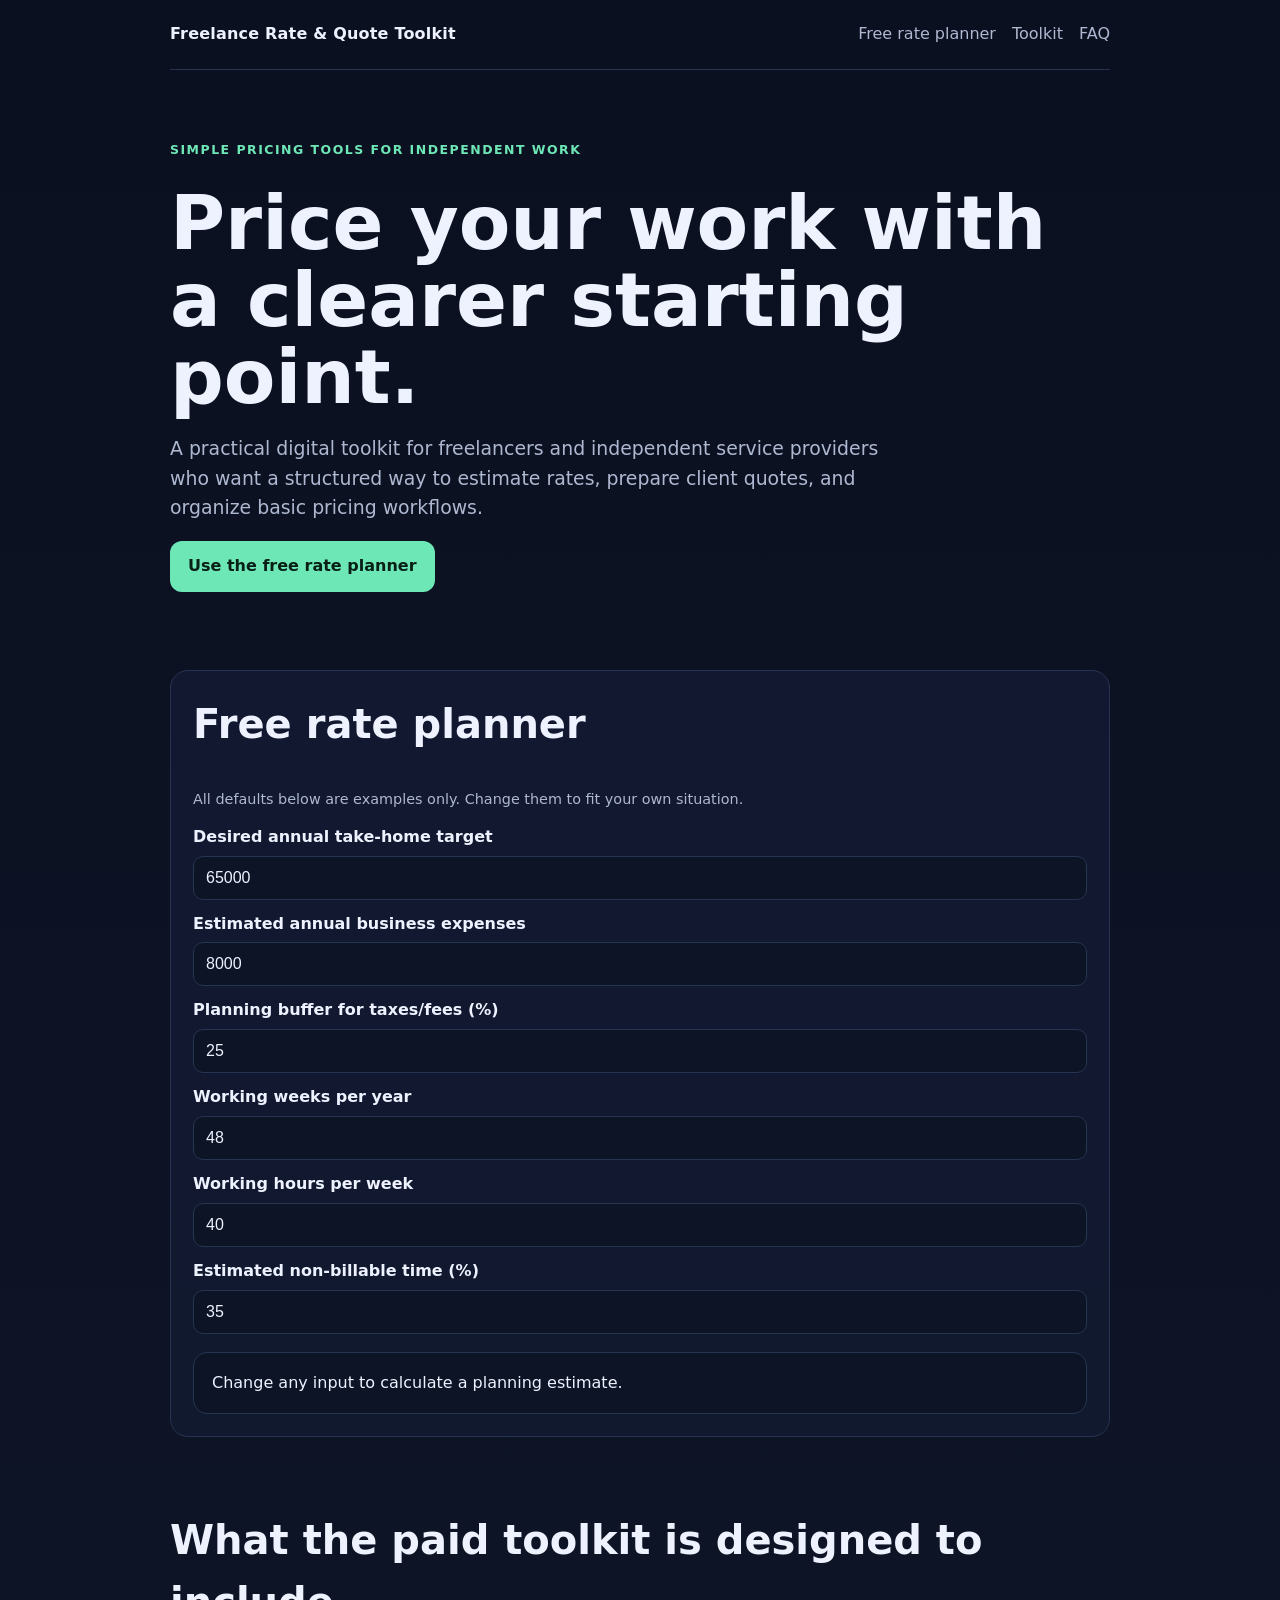
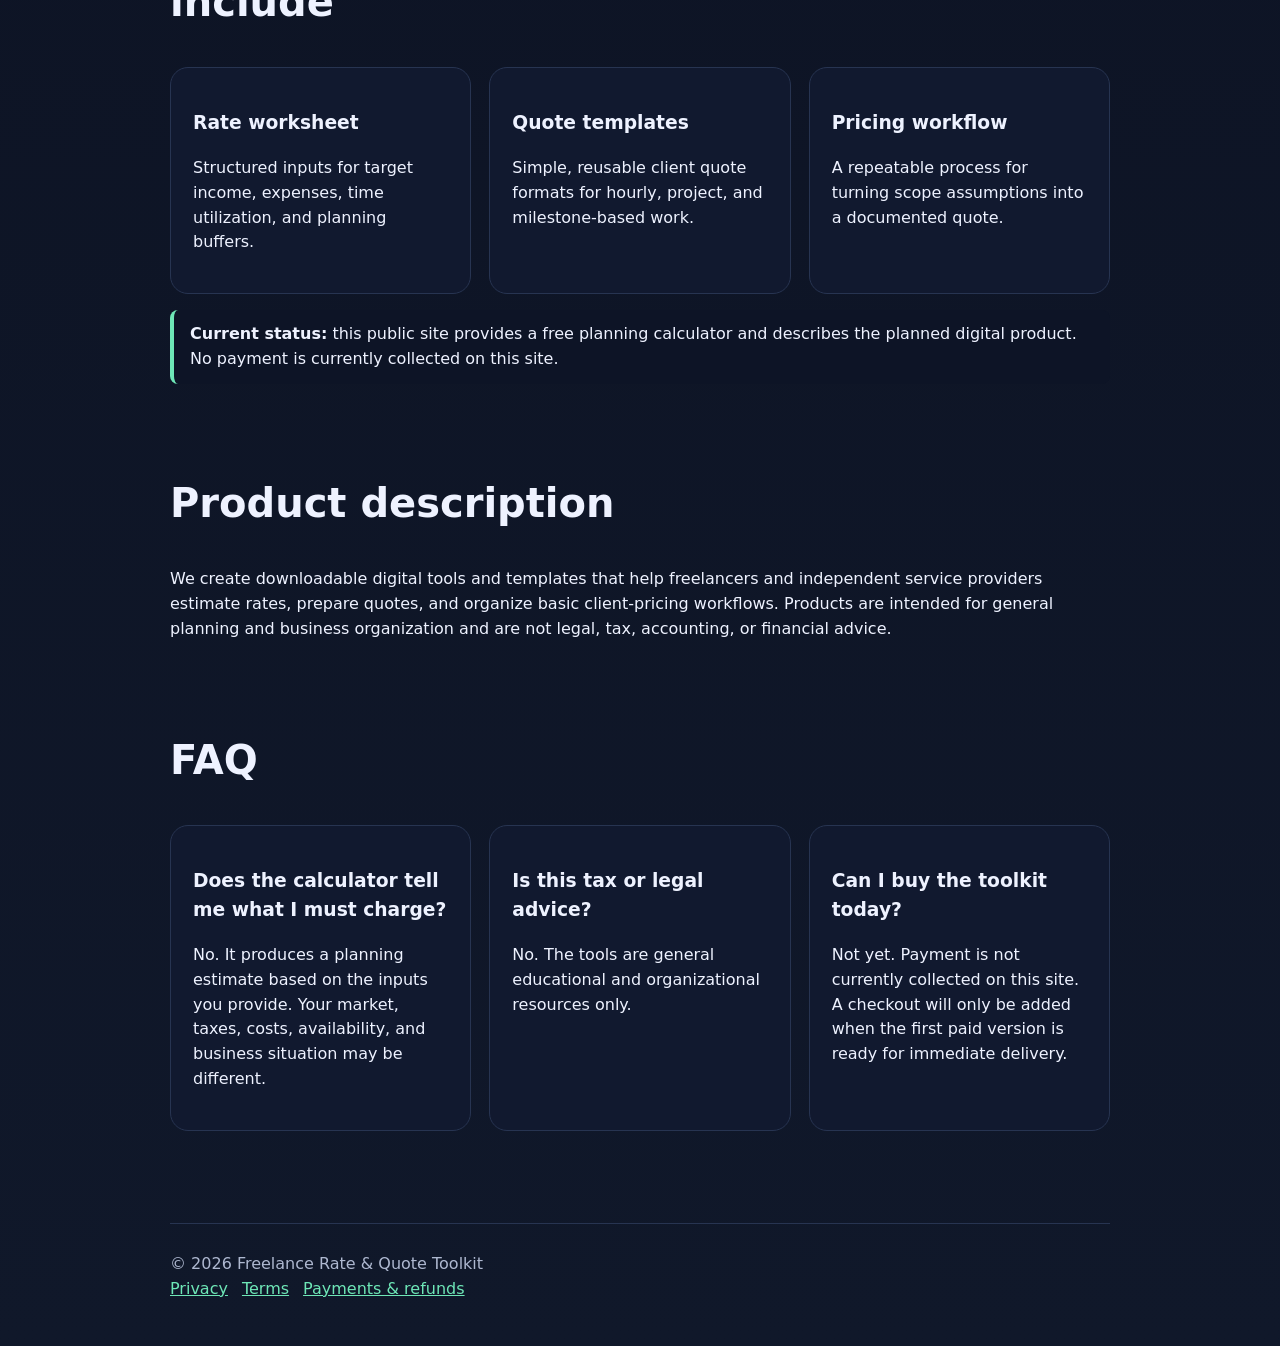
==== index.html @ 2a5660ff "Add files via upload" ====
<!doctype html>
<html lang="en">
<head>
<meta charset="utf-8"><meta name="viewport" content="width=device-width,initial-scale=1">
<title>Freelance Rate & Quote Toolkit</title>
<meta name="description" content="Digital tools and templates to help freelancers estimate rates, prepare quotes, and organize client-pricing workflows.">
<link rel="stylesheet" href="styles.css">
</head>
<body>
<div class="wrap">
<nav><div class="brand">Freelance Rate & Quote Toolkit</div>
<div class="links"><a href="#calculator">Free rate planner</a><a href="#toolkit">Toolkit</a><a href="#faq">FAQ</a></div></nav>

<section class="hero">
<div class="eyebrow">Simple pricing tools for independent work</div>
<h1>Price your work with a clearer starting point.</h1>
<p class="lead">A practical digital toolkit for freelancers and independent service providers who want a structured way to estimate rates, prepare client quotes, and organize basic pricing workflows.</p>
<a class="btn" href="#calculator">Use the free rate planner</a>
</section>

<section class="section" id="calculator">
<div class="card">
<h2>Free rate planner</h2>
<p class="small">All defaults below are examples only. Change them to fit your own situation.</p>
<form id="calculator" onsubmit="return false">
<label>Desired annual take-home target</label><input id="target" type="number" value="65000">
<label>Estimated annual business expenses</label><input id="expenses" type="number" value="8000">
<label>Planning buffer for taxes/fees (%)</label><input id="buffer" type="number" value="25">
<label>Working weeks per year</label><input id="weeks" type="number" value="48">
<label>Working hours per week</label><input id="hours" type="number" value="40">
<label>Estimated non-billable time (%)</label><input id="nonbill" type="number" value="35">
</form>
<div class="result" id="out">Change any input to calculate a planning estimate.</div>
</div>
</section>

<section class="section" id="toolkit">
<h2>What the paid toolkit is designed to include</h2>
<div class="grid">
<div class="card"><h3>Rate worksheet</h3><p>Structured inputs for target income, expenses, time utilization, and planning buffers.</p></div>
<div class="card"><h3>Quote templates</h3><p>Simple, reusable client quote formats for hourly, project, and milestone-based work.</p></div>
<div class="card"><h3>Pricing workflow</h3><p>A repeatable process for turning scope assumptions into a documented quote.</p></div>
</div>
<p class="notice"><strong>Current status:</strong> this public site provides a free planning calculator and describes the planned digital product. No payment is currently collected on this site.</p>
</section>

<section class="section">
<h2>Product description</h2>
<p>We create downloadable digital tools and templates that help freelancers and independent service providers estimate rates, prepare quotes, and organize basic client-pricing workflows. Products are intended for general planning and business organization and are not legal, tax, accounting, or financial advice.</p>
</section>

<section class="section" id="faq">
<h2>FAQ</h2>
<div class="grid">
<div class="card"><h3>Does the calculator tell me what I must charge?</h3><p>No. It produces a planning estimate based on the inputs you provide. Your market, taxes, costs, availability, and business situation may be different.</p></div>
<div class="card"><h3>Is this tax or legal advice?</h3><p>No. The tools are general educational and organizational resources only.</p></div>
<div class="card"><h3>Can I buy the toolkit today?</h3><p>Not yet. Payment is not currently collected on this site. A checkout will only be added when the first paid version is ready for immediate delivery.</p></div>
</div>
</section>

<footer>
<div>© 2026 Freelance Rate & Quote Toolkit</div>
<div><a href="privacy.html">Privacy</a><a href="terms.html">Terms</a><a href="refund.html">Payments & refunds</a></div>
</footer>
</div>
<script src="app.js"></script>
</body></html>
---- styles.css ----
:root{
  --bg:#0b1020;--card:#121a30;--text:#eef2ff;--muted:#aeb8d0;
  --accent:#6ee7b7;--line:#273451;--white:#fff;--danger:#fecaca;
}
*{box-sizing:border-box}
body{margin:0;font-family:Inter,system-ui,-apple-system,Segoe UI,Roboto,Arial,sans-serif;background:linear-gradient(180deg,#0b1020,#10182a);color:var(--text);line-height:1.55}
a{color:var(--accent)}
.wrap{max-width:980px;margin:auto;padding:0 20px}
nav{display:flex;justify-content:space-between;align-items:center;padding:22px 0;border-bottom:1px solid var(--line)}
.brand{font-weight:800;letter-spacing:.2px}
nav .links a{margin-left:16px;text-decoration:none;color:var(--muted)}
.hero{padding:70px 0 42px}
.eyebrow{color:var(--accent);font-weight:700;text-transform:uppercase;font-size:.78rem;letter-spacing:.12em}
h1{font-size:clamp(2.2rem,7vw,4.7rem);line-height:1.02;margin:.35em 0 .25em}
h2{font-size:clamp(1.6rem,4vw,2.5rem);margin-top:0}
.lead{font-size:1.18rem;max-width:720px;color:var(--muted)}
.grid{display:grid;grid-template-columns:repeat(auto-fit,minmax(250px,1fr));gap:18px}
.card{background:rgba(18,26,48,.92);border:1px solid var(--line);border-radius:18px;padding:22px}
.section{padding:36px 0}
.btn{display:inline-block;background:var(--accent);color:#082016;font-weight:800;padding:13px 18px;border-radius:12px;text-decoration:none;border:none;cursor:pointer}
.btn.secondary{background:transparent;color:var(--text);border:1px solid var(--line)}
form label{display:block;font-weight:700;margin:12px 0 6px}
input{width:100%;padding:12px;border-radius:10px;border:1px solid var(--line);background:#0d1426;color:var(--text);font-size:1rem}
.result{margin-top:18px;padding:18px;border-radius:14px;background:#0d1426;border:1px solid var(--line)}
.small{font-size:.9rem;color:var(--muted)}
footer{margin-top:56px;padding:28px 0 45px;border-top:1px solid var(--line);color:var(--muted)}
footer a{margin-right:14px}
.notice{border-left:4px solid var(--accent);padding:12px 16px;background:#0d1426;border-radius:8px}
table{width:100%;border-collapse:collapse}
td,th{padding:10px;border-bottom:1px solid var(--line);text-align:left}
@media(max-width:640px){nav{align-items:flex-start;gap:10px}.links{display:flex;flex-direction:column}.links a{margin:4px 0}}
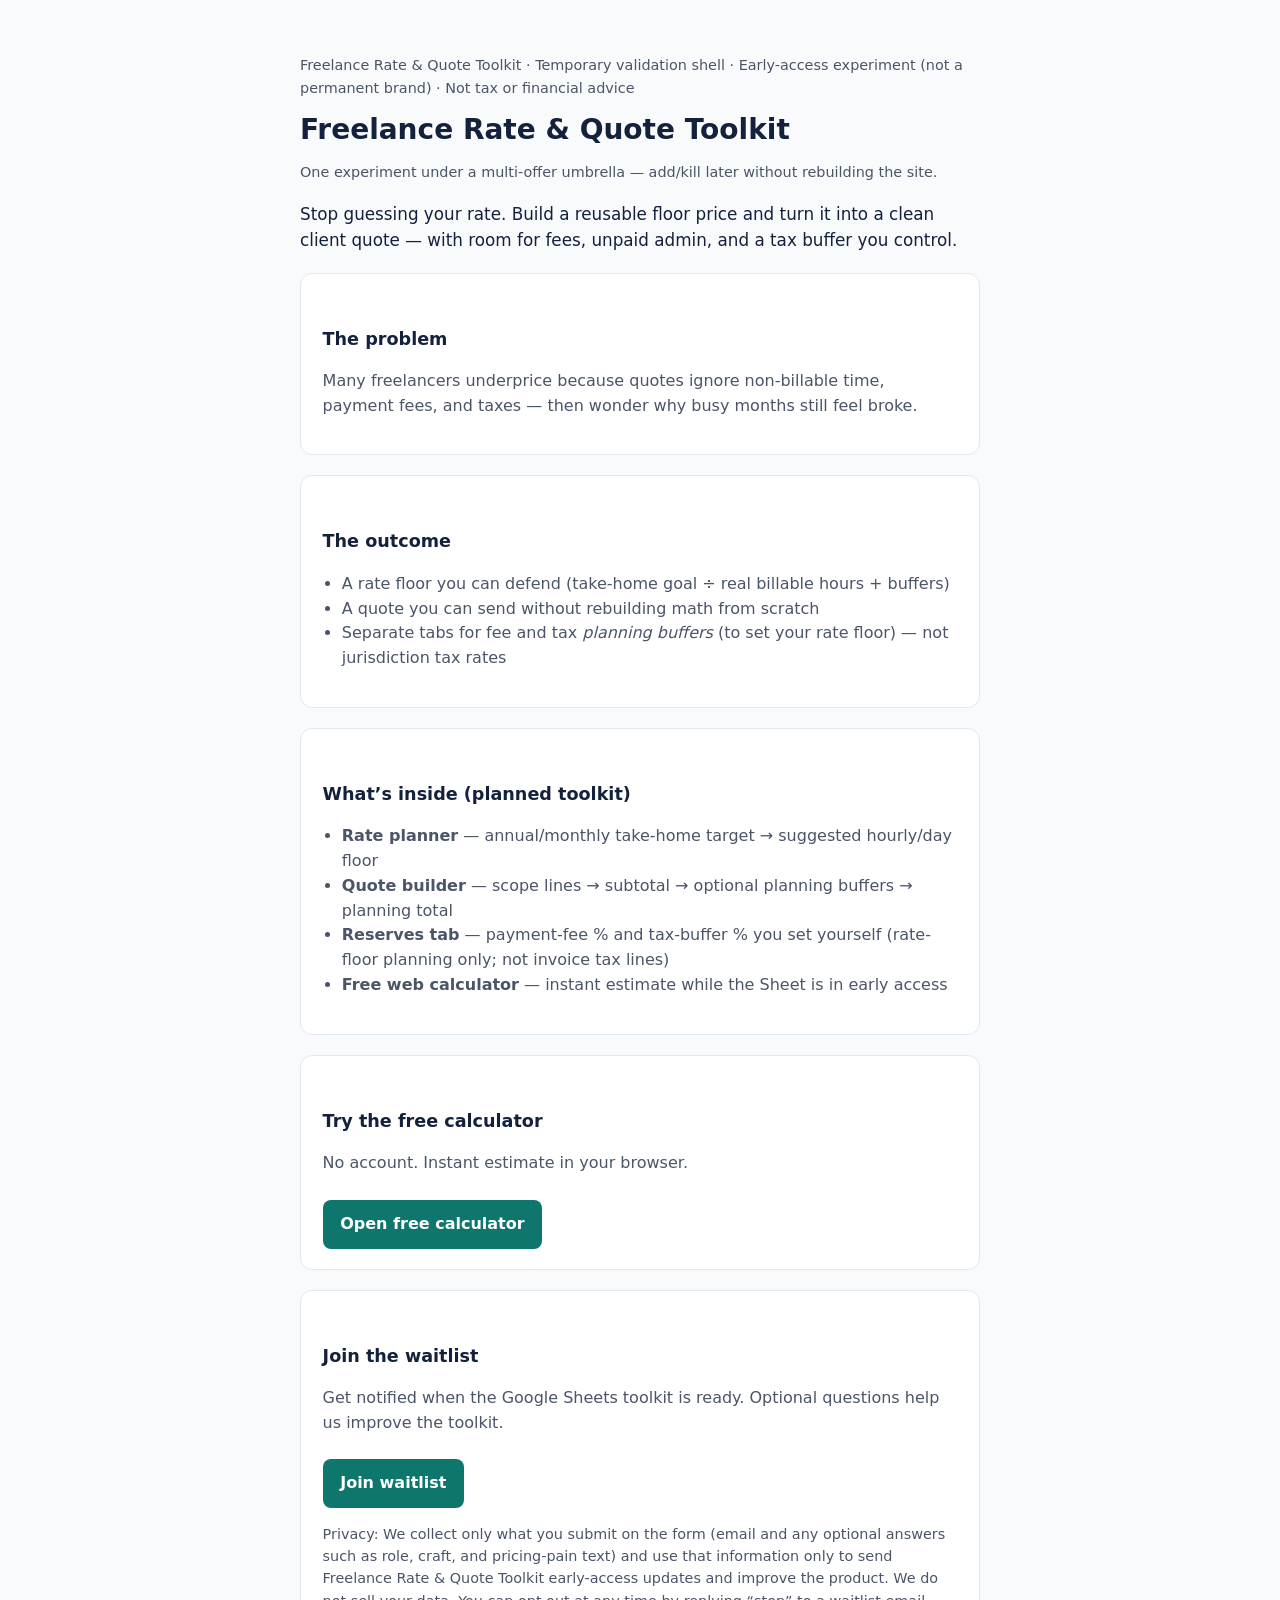
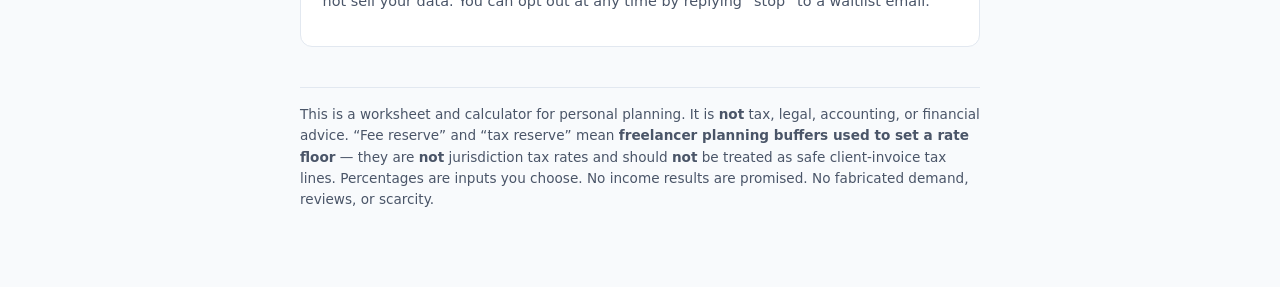
==== commit 7a276e49: "Neutralize public identity wording (headers + privacy text)" ====
--- a/index.html
+++ b/index.html
@@ -1,67 +1,72 @@
-<!doctype html>
+<!DOCTYPE html>
 <html lang="en">
 <head>
-<meta charset="utf-8"><meta name="viewport" content="width=device-width,initial-scale=1">
-<title>Freelance Rate & Quote Toolkit</title>
-<meta name="description" content="Digital tools and templates to help freelancers estimate rates, prepare quotes, and organize client-pricing workflows.">
-<link rel="stylesheet" href="styles.css">
+  <meta charset="utf-8" />
+  <meta name="viewport" content="width=device-width, initial-scale=1" />
+  <title>Freelance Rate &amp; Quote Toolkit — Early Access</title>
+  <style>
+    :root { color-scheme: light; --ink:#14213d; --muted:#4a5568; --line:#e2e8f0; --bg:#f8fafc; --card:#fff; --accent:#0f766e; }
+    * { box-sizing: border-box; }
+    body { margin:0; font-family: ui-sans-serif, system-ui, -apple-system, Segoe UI, Roboto, Helvetica, Arial, sans-serif; color:var(--ink); background:var(--bg); line-height:1.55; }
+    main { max-width:720px; margin:0 auto; padding:2.5rem 1.25rem 4rem; }
+    h1 { font-size:1.75rem; line-height:1.2; margin:0 0 .75rem; }
+    h2 { font-size:1.1rem; margin:2rem 0 .75rem; }
+    p, li { color:var(--muted); }
+    .lead { font-size:1.05rem; color:var(--ink); }
+    .card { background:var(--card); border:1px solid var(--line); border-radius:12px; padding:1.25rem 1.35rem; margin:1.25rem 0; }
+    ul { padding-left:1.2rem; }
+    .cta { display:inline-block; background:var(--accent); color:#fff; text-decoration:none; padding:.75rem 1.1rem; border-radius:8px; font-weight:600; margin-top:.5rem; }
+    .cta:hover { filter:brightness(1.05); }
+    .note { font-size:.9rem; }
+    .disclaimer { font-size:.85rem; border-top:1px solid var(--line); margin-top:2.5rem; padding-top:1rem; }
+    code { background:#eef2ff; padding:.1rem .35rem; border-radius:4px; font-size:.9em; }
+  </style>
 </head>
 <body>
-<div class="wrap">
-<nav><div class="brand">Freelance Rate & Quote Toolkit</div>
-<div class="links"><a href="#calculator">Free rate planner</a><a href="#toolkit">Toolkit</a><a href="#faq">FAQ</a></div></nav>
+  <main>
+    <p class="note">Freelance Rate & Quote Toolkit · Temporary validation shell · Early-access experiment (not a permanent brand) · Not tax or financial advice</p>
+    <h1>Freelance Rate &amp; Quote Toolkit</h1>
+    <p class="note">One experiment under a multi-offer umbrella — add/kill later without rebuilding the site.</p>
+    <p class="lead">Stop guessing your rate. Build a reusable floor price and turn it into a clean client quote — with room for fees, unpaid admin, and a tax buffer you control.</p>
 
-<section class="hero">
-<div class="eyebrow">Simple pricing tools for independent work</div>
-<h1>Price your work with a clearer starting point.</h1>
-<p class="lead">A practical digital toolkit for freelancers and independent service providers who want a structured way to estimate rates, prepare client quotes, and organize basic pricing workflows.</p>
-<a class="btn" href="#calculator">Use the free rate planner</a>
-</section>
+    <div class="card">
+      <h2>The problem</h2>
+      <p>Many freelancers underprice because quotes ignore non-billable time, payment fees, and taxes — then wonder why busy months still feel broke.</p>
+    </div>
 
-<section class="section" id="calculator">
-<div class="card">
-<h2>Free rate planner</h2>
-<p class="small">All defaults below are examples only. Change them to fit your own situation.</p>
-<form id="calculator" onsubmit="return false">
-<label>Desired annual take-home target</label><input id="target" type="number" value="65000">
-<label>Estimated annual business expenses</label><input id="expenses" type="number" value="8000">
-<label>Planning buffer for taxes/fees (%)</label><input id="buffer" type="number" value="25">
-<label>Working weeks per year</label><input id="weeks" type="number" value="48">
-<label>Working hours per week</label><input id="hours" type="number" value="40">
-<label>Estimated non-billable time (%)</label><input id="nonbill" type="number" value="35">
-</form>
-<div class="result" id="out">Change any input to calculate a planning estimate.</div>
-</div>
-</section>
+    <div class="card">
+      <h2>The outcome</h2>
+      <ul>
+        <li>A rate floor you can defend (take-home goal ÷ real billable hours + buffers)</li>
+        <li>A quote you can send without rebuilding math from scratch</li>
+        <li>Separate tabs for fee and tax <em>planning buffers</em> (to set your rate floor) — not jurisdiction tax rates</li>
+      </ul>
+    </div>
 
-<section class="section" id="toolkit">
-<h2>What the paid toolkit is designed to include</h2>
-<div class="grid">
-<div class="card"><h3>Rate worksheet</h3><p>Structured inputs for target income, expenses, time utilization, and planning buffers.</p></div>
-<div class="card"><h3>Quote templates</h3><p>Simple, reusable client quote formats for hourly, project, and milestone-based work.</p></div>
-<div class="card"><h3>Pricing workflow</h3><p>A repeatable process for turning scope assumptions into a documented quote.</p></div>
-</div>
-<p class="notice"><strong>Current status:</strong> this public site provides a free planning calculator and describes the planned digital product. No payment is currently collected on this site.</p>
-</section>
+    <div class="card">
+      <h2>What’s inside (planned toolkit)</h2>
+      <ul>
+        <li><strong>Rate planner</strong> — annual/monthly take-home target → suggested hourly/day floor</li>
+        <li><strong>Quote builder</strong> — scope lines → subtotal → optional planning buffers → planning total</li>
+        <li><strong>Reserves tab</strong> — payment-fee % and tax-buffer % you set yourself (rate-floor planning only; not invoice tax lines)</li>
+        <li><strong>Free web calculator</strong> — instant estimate while the Sheet is in early access</li>
+      </ul>
+    </div>
 
-<section class="section">
-<h2>Product description</h2>
-<p>We create downloadable digital tools and templates that help freelancers and independent service providers estimate rates, prepare quotes, and organize basic client-pricing workflows. Products are intended for general planning and business organization and are not legal, tax, accounting, or financial advice.</p>
-</section>
+    <div class="card">
+      <h2>Try the free calculator</h2>
+      <p>No account. Instant estimate in your browser.</p>
+      <a class="cta" href="./calculator.html">Open free calculator</a>
+    </div>
 
-<section class="section" id="faq">
-<h2>FAQ</h2>
-<div class="grid">
-<div class="card"><h3>Does the calculator tell me what I must charge?</h3><p>No. It produces a planning estimate based on the inputs you provide. Your market, taxes, costs, availability, and business situation may be different.</p></div>
-<div class="card"><h3>Is this tax or legal advice?</h3><p>No. The tools are general educational and organizational resources only.</p></div>
-<div class="card"><h3>Can I buy the toolkit today?</h3><p>Not yet. Payment is not currently collected on this site. A checkout will only be added when the first paid version is ready for immediate delivery.</p></div>
-</div>
-</section>
+    <div class="card">
+      <h2>Join the waitlist</h2>
+      <p>Get notified when the Google Sheets toolkit is ready. Optional questions help us improve the toolkit.</p>
+      <a class="cta" id="waitlist" href="https://forms.gle/4DkwoLNyhobYwqoF9">Join waitlist</a>
+      <p class="note">Privacy: We collect only what you submit on the form (email and any optional answers such as role, craft, and pricing-pain text) and use that information only to send Freelance Rate & Quote Toolkit early-access updates and improve the product. We do not sell your data. You can opt out at any time by replying “stop” to a waitlist email.</p>
+    </div>
 
-<footer>
-<div>© 2026 Freelance Rate & Quote Toolkit</div>
-<div><a href="privacy.html">Privacy</a><a href="terms.html">Terms</a><a href="refund.html">Payments & refunds</a></div>
-</footer>
-</div>
-<script src="app.js"></script>
-</body></html>+    <p class="disclaimer">This is a worksheet and calculator for personal planning. It is <strong>not</strong> tax, legal, accounting, or financial advice. “Fee reserve” and “tax reserve” mean <strong>freelancer planning buffers used to set a rate floor</strong> — they are <strong>not</strong> jurisdiction tax rates and should <strong>not</strong> be treated as safe client-invoice tax lines. Percentages are inputs you choose. No income results are promised. No fabricated demand, reviews, or scarcity.</p>
+  </main>
+</body>
+</html>
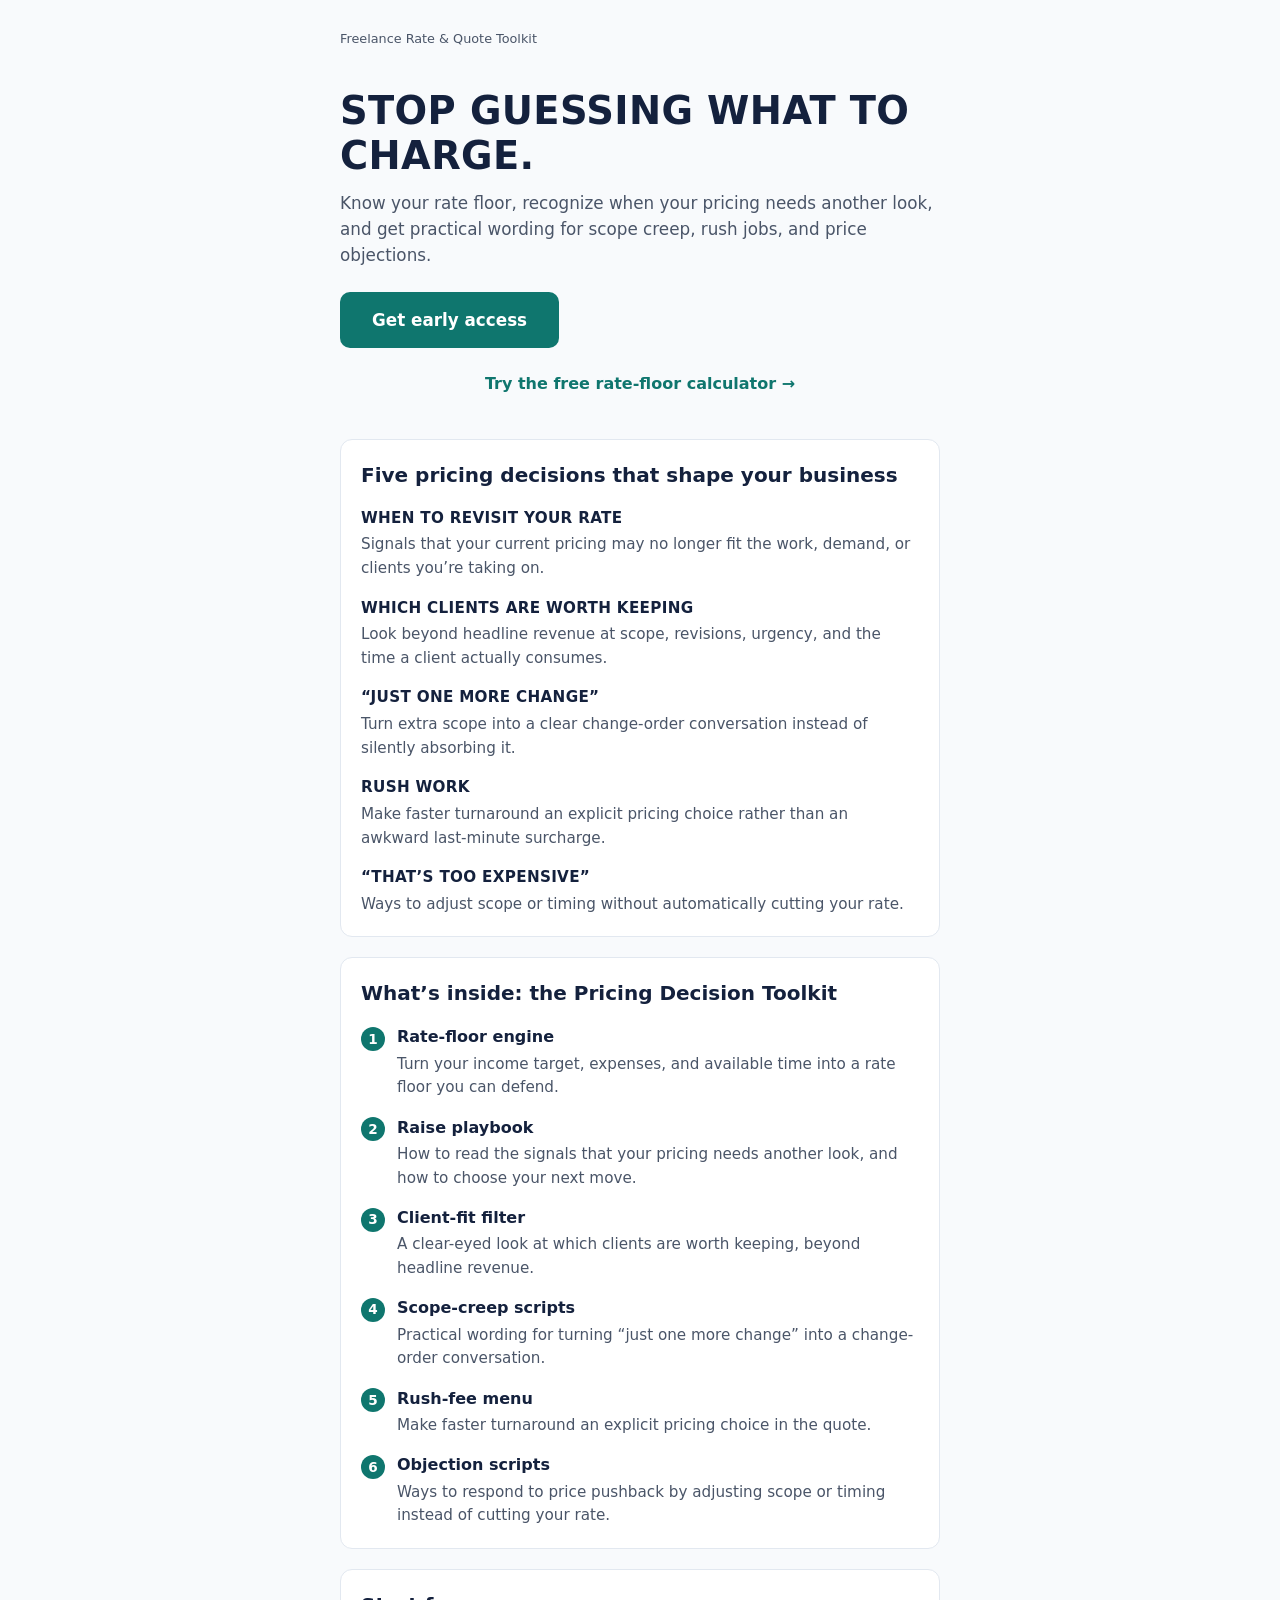
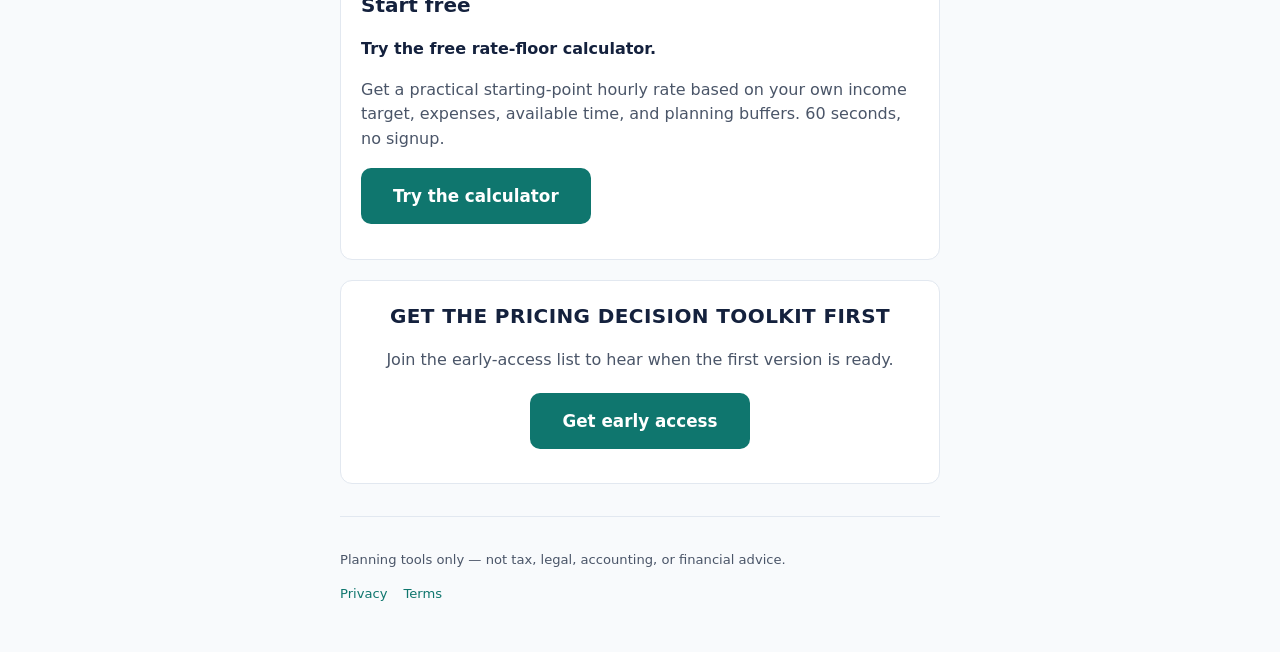
==== commit 185bfb85: "Update index.html" ====
--- a/index.html
+++ b/index.html
@@ -3,70 +3,92 @@
 <head>
   <meta charset="utf-8" />
   <meta name="viewport" content="width=device-width, initial-scale=1" />
-  <title>Freelance Rate &amp; Quote Toolkit — Early Access</title>
+  <title>Freelance Rate &amp; Quote Toolkit — Stop guessing what to charge</title>
+  <meta name="description" content="A pricing decision toolkit for freelancers. Know your rate floor, recognize when your pricing needs another look, and get practical wording for scope creep, rush jobs, and price objections." />
   <style>
-    :root { color-scheme: light; --ink:#14213d; --muted:#4a5568; --line:#e2e8f0; --bg:#f8fafc; --card:#fff; --accent:#0f766e; }
+    :root { --ink:#14213d; --muted:#4a5568; --line:#e2e8f0; --bg:#f8fafc; --card:#fff; --accent:#0f766e; --accent-dark:#0c5f59; }
     * { box-sizing: border-box; }
-    body { margin:0; font-family: ui-sans-serif, system-ui, -apple-system, Segoe UI, Roboto, Helvetica, Arial, sans-serif; color:var(--ink); background:var(--bg); line-height:1.55; }
-    main { max-width:720px; margin:0 auto; padding:2.5rem 1.25rem 4rem; }
-    h1 { font-size:1.75rem; line-height:1.2; margin:0 0 .75rem; }
-    h2 { font-size:1.1rem; margin:2rem 0 .75rem; }
-    p, li { color:var(--muted); }
-    .lead { font-size:1.05rem; color:var(--ink); }
-    .card { background:var(--card); border:1px solid var(--line); border-radius:12px; padding:1.25rem 1.35rem; margin:1.25rem 0; }
-    ul { padding-left:1.2rem; }
-    .cta { display:inline-block; background:var(--accent); color:#fff; text-decoration:none; padding:.75rem 1.1rem; border-radius:8px; font-weight:600; margin-top:.5rem; }
-    .cta:hover { filter:brightness(1.05); }
-    .note { font-size:.9rem; }
-    .disclaimer { font-size:.85rem; border-top:1px solid var(--line); margin-top:2.5rem; padding-top:1rem; }
-    code { background:#eef2ff; padding:.1rem .35rem; border-radius:4px; font-size:.9em; }
+    body { margin:0; font-family: ui-sans-serif, system-ui, -apple-system, "Segoe UI", Roboto, Helvetica, Arial, sans-serif; color:var(--ink); background:var(--bg); font-size:16px; line-height:1.55; }
+    main { max-width:640px; margin:0 auto; padding:0 1.25rem 3rem; }
+    .shell { font-size:.8rem; color:var(--muted); padding:1rem 0 .25rem; }
+    .hero { padding:1.5rem 0 2rem; }
+    h1 { font-size:2rem; line-height:1.15; margin:0 0 .75rem; text-transform:uppercase; letter-spacing:.01em; }
+    .sub { font-size:1.05rem; color:var(--muted); margin:0 0 1.5rem; }
+    .btn { display:block; width:100%; text-align:center; background:var(--accent); color:#fff; font-weight:700; font-size:1.05rem; padding:.95rem 1rem; border-radius:10px; text-decoration:none; margin:0 0 .9rem; min-height:48px; }
+    .btn:hover { background:var(--accent-dark); }
+    .alt-link { display:block; text-align:center; color:var(--accent); font-weight:600; text-decoration:none; padding:.6rem; min-height:44px; }
+    .alt-link:hover { text-decoration:underline; }
+    section.card { background:var(--card); border:1px solid var(--line); border-radius:12px; padding:1.25rem; margin:0 0 1.25rem; }
+    h2 { font-size:1.25rem; margin:0 0 1rem; }
+    .decision { margin:0 0 1rem; }
+    .decision:last-child { margin-bottom:0; }
+    .decision strong { display:block; font-size:.95rem; letter-spacing:.02em; margin-bottom:.2rem; }
+    .decision p { margin:0; color:var(--muted); font-size:.95rem; }
+    ol.toolkit { margin:0; padding:0; list-style:none; counter-reset:tk; }
+    ol.toolkit li { counter-increment:tk; margin:0 0 1rem; padding-left:2.25rem; position:relative; }
+    ol.toolkit li:last-child { margin-bottom:0; }
+    ol.toolkit li::before { content:counter(tk); position:absolute; left:0; top:.1rem; width:1.5rem; height:1.5rem; border-radius:50%; background:var(--accent); color:#fff; font-size:.85rem; font-weight:700; display:flex; align-items:center; justify-content:center; }
+    ol.toolkit strong { display:block; margin-bottom:.15rem; }
+    ol.toolkit p { margin:0; color:var(--muted); font-size:.95rem; }
+    .cta-block { text-align:center; padding:1.5rem 1.25rem; }
+    .cta-block h2 { text-transform:uppercase; letter-spacing:.02em; }
+    .cta-block p { color:var(--muted); margin:0 0 1.25rem; }
+    footer { border-top:1px solid var(--line); margin-top:2rem; padding-top:1.25rem; font-size:.82rem; color:var(--muted); }
+    footer nav { margin-top:.5rem; }
+    footer a { color:var(--accent); text-decoration:none; margin-right:1rem; }
+    footer a:hover { text-decoration:underline; }
+    @media (min-width:560px){
+      h1 { font-size:2.4rem; }
+      .btn { width:auto; display:inline-block; padding:.95rem 2rem; }
+    }
   </style>
 </head>
 <body>
   <main>
-    <p class="note">Freelance Rate & Quote Toolkit · Temporary validation shell · Early-access experiment (not a permanent brand) · Not tax or financial advice</p>
-    <h1>Freelance Rate &amp; Quote Toolkit</h1>
-    <p class="note">One experiment under a multi-offer umbrella — add/kill later without rebuilding the site.</p>
-    <p class="lead">Stop guessing your rate. Build a reusable floor price and turn it into a clean client quote — with room for fees, unpaid admin, and a tax buffer you control.</p>
-
-    <div class="card">
-      <h2>The problem</h2>
-      <p>Many freelancers underprice because quotes ignore non-billable time, payment fees, and taxes — then wonder why busy months still feel broke.</p>
+    <p class="shell">Freelance Rate &amp; Quote Toolkit</p>
+    <div class="hero">
+      <h1>Stop guessing what to charge.</h1>
+      <p class="sub">Know your rate floor, recognize when your pricing needs another look, and get practical wording for scope creep, rush jobs, and price objections.</p>
+      <a class="btn" href="https://forms.gle/4DkwoLNyhobYwqoF9">Get early access</a>
+      <a class="alt-link" href="calculator.html">Try the free rate-floor calculator &rarr;</a>
     </div>
-
-    <div class="card">
-      <h2>The outcome</h2>
-      <ul>
-        <li>A rate floor you can defend (take-home goal ÷ real billable hours + buffers)</li>
-        <li>A quote you can send without rebuilding math from scratch</li>
-        <li>Separate tabs for fee and tax <em>planning buffers</em> (to set your rate floor) — not jurisdiction tax rates</li>
-      </ul>
-    </div>
-
-    <div class="card">
-      <h2>What’s inside (planned toolkit)</h2>
-      <ul>
-        <li><strong>Rate planner</strong> — annual/monthly take-home target → suggested hourly/day floor</li>
-        <li><strong>Quote builder</strong> — scope lines → subtotal → optional planning buffers → planning total</li>
-        <li><strong>Reserves tab</strong> — payment-fee % and tax-buffer % you set yourself (rate-floor planning only; not invoice tax lines)</li>
-        <li><strong>Free web calculator</strong> — instant estimate while the Sheet is in early access</li>
-      </ul>
-    </div>
-
-    <div class="card">
-      <h2>Try the free calculator</h2>
-      <p>No account. Instant estimate in your browser.</p>
-      <a class="cta" href="./calculator.html">Open free calculator</a>
-    </div>
-
-    <div class="card">
-      <h2>Join the waitlist</h2>
-      <p>Get notified when the Google Sheets toolkit is ready. Optional questions help us improve the toolkit.</p>
-      <a class="cta" id="waitlist" href="https://forms.gle/4DkwoLNyhobYwqoF9">Join waitlist</a>
-      <p class="note">Privacy: We collect only what you submit on the form (email and any optional answers such as role, craft, and pricing-pain text) and use that information only to send Freelance Rate & Quote Toolkit early-access updates and improve the product. We do not sell your data. You can opt out at any time by replying “stop” to a waitlist email.</p>
-    </div>
-
-    <p class="disclaimer">This is a worksheet and calculator for personal planning. It is <strong>not</strong> tax, legal, accounting, or financial advice. “Fee reserve” and “tax reserve” mean <strong>freelancer planning buffers used to set a rate floor</strong> — they are <strong>not</strong> jurisdiction tax rates and should <strong>not</strong> be treated as safe client-invoice tax lines. Percentages are inputs you choose. No income results are promised. No fabricated demand, reviews, or scarcity.</p>
+    <section class="card" aria-label="Pricing decisions">
+      <h2>Five pricing decisions that shape your business</h2>
+      <div class="decision"><strong>WHEN TO REVISIT YOUR RATE</strong><p>Signals that your current pricing may no longer fit the work, demand, or clients you&rsquo;re taking on.</p></div>
+      <div class="decision"><strong>WHICH CLIENTS ARE WORTH KEEPING</strong><p>Look beyond headline revenue at scope, revisions, urgency, and the time a client actually consumes.</p></div>
+      <div class="decision"><strong>&ldquo;JUST ONE MORE CHANGE&rdquo;</strong><p>Turn extra scope into a clear change-order conversation instead of silently absorbing it.</p></div>
+      <div class="decision"><strong>RUSH WORK</strong><p>Make faster turnaround an explicit pricing choice rather than an awkward last-minute surcharge.</p></div>
+      <div class="decision"><strong>&ldquo;THAT&rsquo;S TOO EXPENSIVE&rdquo;</strong><p>Ways to adjust scope or timing without automatically cutting your rate.</p></div>
+    </section>
+    <section class="card" aria-label="Toolkit contents">
+      <h2>What&rsquo;s inside: the Pricing Decision Toolkit</h2>
+      <ol class="toolkit">
+        <li><strong>Rate-floor engine</strong><p>Turn your income target, expenses, and available time into a rate floor you can defend.</p></li>
+        <li><strong>Raise playbook</strong><p>How to read the signals that your pricing needs another look, and how to choose your next move.</p></li>
+        <li><strong>Client-fit filter</strong><p>A clear-eyed look at which clients are worth keeping, beyond headline revenue.</p></li>
+        <li><strong>Scope-creep scripts</strong><p>Practical wording for turning &ldquo;just one more change&rdquo; into a change-order conversation.</p></li>
+        <li><strong>Rush-fee menu</strong><p>Make faster turnaround an explicit pricing choice in the quote.</p></li>
+        <li><strong>Objection scripts</strong><p>Ways to respond to price pushback by adjusting scope or timing instead of cutting your rate.</p></li>
+      </ol>
+    </section>
+    <section class="card" aria-label="Free calculator">
+      <h2>Start free</h2>
+      <p><strong>Try the free rate-floor calculator.</strong></p>
+      <p style="color:var(--muted)">Get a practical starting-point hourly rate based on your own income target, expenses, available time, and planning buffers. 60 seconds, no signup.</p>
+      <a class="btn" href="calculator.html">Try the calculator</a>
+    </section>
+    <section class="card cta-block" aria-label="Early access">
+      <h2>Get the Pricing Decision Toolkit first</h2>
+      <p>Join the early-access list to hear when the first version is ready.</p>
+      <a class="btn" href="https://forms.gle/4DkwoLNyhobYwqoF9">Get early access</a>
+    </section>
+    <footer>
+      <p>Planning tools only &mdash; not tax, legal, accounting, or financial advice.</p>
+      <nav><a href="privacy.html">Privacy</a><a href="terms.html">Terms</a></nav>
+    </footer>
   </main>
+  <!-- Cloudflare Web Analytics -->
+  <script type='module' src='https://static.cloudflareinsights.com/beacon.min.js' data-cf-beacon='{"token": "675e3a77023b4653a0417d7aea74f840"}'></script>
+  <!-- End Cloudflare Web Analytics -->
 </body>
 </html>
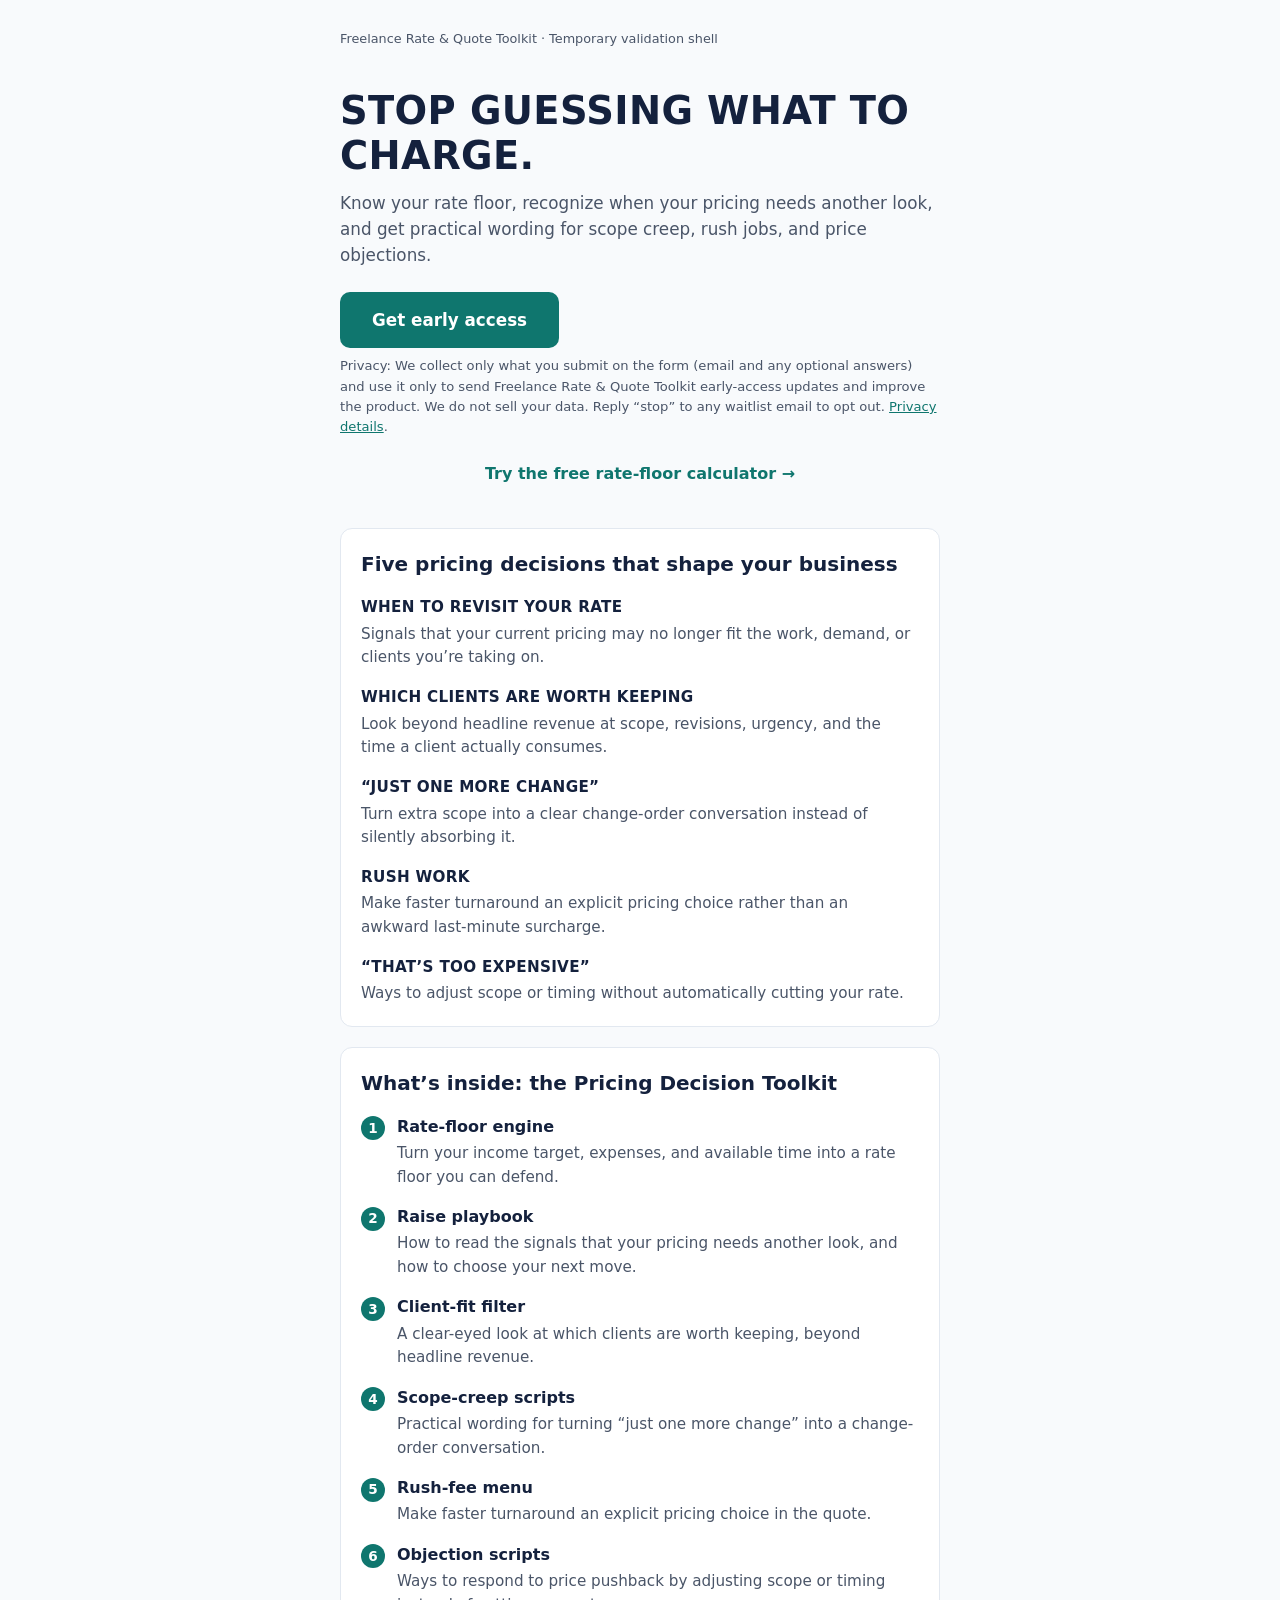
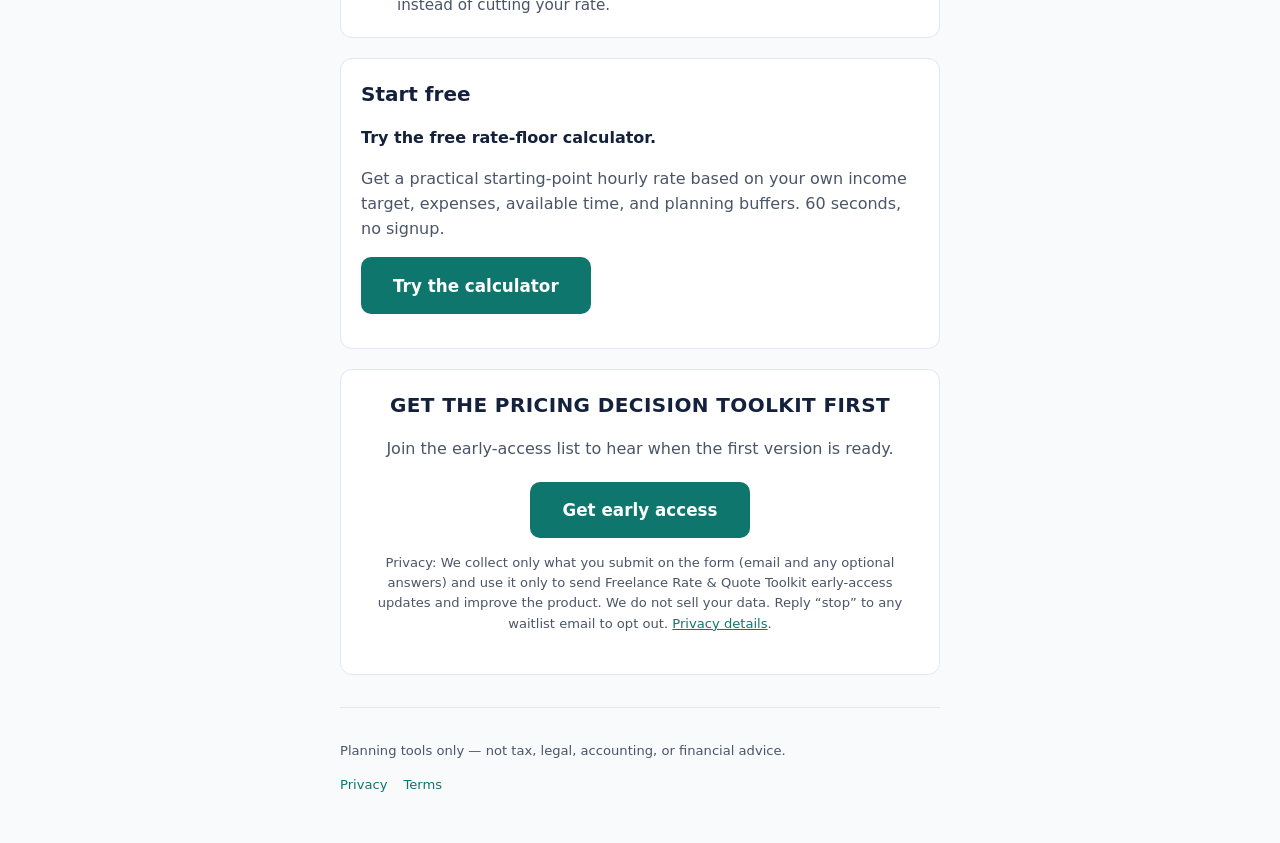
==== commit 3d60dcdb: "Privacy notice update: contact email ratequotetoolkit@gmail.com, effective Oct 8 2026" ====
--- a/index.html
+++ b/index.html
@@ -16,6 +16,8 @@
     .sub { font-size:1.05rem; color:var(--muted); margin:0 0 1.5rem; }
     .btn { display:block; width:100%; text-align:center; background:var(--accent); color:#fff; font-weight:700; font-size:1.05rem; padding:.95rem 1rem; border-radius:10px; text-decoration:none; margin:0 0 .9rem; min-height:48px; }
     .btn:hover { background:var(--accent-dark); }
+    .privacy-note { font-size:.82rem; color:var(--muted); margin:-.4rem 0 .9rem; }
+    .privacy-note a { color:var(--accent); }
     .alt-link { display:block; text-align:center; color:var(--accent); font-weight:600; text-decoration:none; padding:.6rem; min-height:44px; }
     .alt-link:hover { text-decoration:underline; }
     section.card { background:var(--card); border:1px solid var(--line); border-radius:12px; padding:1.25rem; margin:0 0 1.25rem; }
@@ -45,11 +47,12 @@
 </head>
 <body>
   <main>
-    <p class="shell">Freelance Rate &amp; Quote Toolkit</p>
+    <p class="shell">Freelance Rate &amp; Quote Toolkit &middot; Temporary validation shell</p>
     <div class="hero">
       <h1>Stop guessing what to charge.</h1>
       <p class="sub">Know your rate floor, recognize when your pricing needs another look, and get practical wording for scope creep, rush jobs, and price objections.</p>
       <a class="btn" href="https://forms.gle/4DkwoLNyhobYwqoF9">Get early access</a>
+      <p class="privacy-note">Privacy: We collect only what you submit on the form (email and any optional answers) and use it only to send Freelance Rate &amp; Quote Toolkit early-access updates and improve the product. We do not sell your data. Reply &ldquo;stop&rdquo; to any waitlist email to opt out. <a href="privacy.html">Privacy details</a>.</p>
       <a class="alt-link" href="calculator.html">Try the free rate-floor calculator &rarr;</a>
     </div>
     <section class="card" aria-label="Pricing decisions">
@@ -81,6 +84,7 @@
       <h2>Get the Pricing Decision Toolkit first</h2>
       <p>Join the early-access list to hear when the first version is ready.</p>
       <a class="btn" href="https://forms.gle/4DkwoLNyhobYwqoF9">Get early access</a>
+      <p class="privacy-note">Privacy: We collect only what you submit on the form (email and any optional answers) and use it only to send Freelance Rate &amp; Quote Toolkit early-access updates and improve the product. We do not sell your data. Reply &ldquo;stop&rdquo; to any waitlist email to opt out. <a href="privacy.html">Privacy details</a>.</p>
     </section>
     <footer>
       <p>Planning tools only &mdash; not tax, legal, accounting, or financial advice.</p>
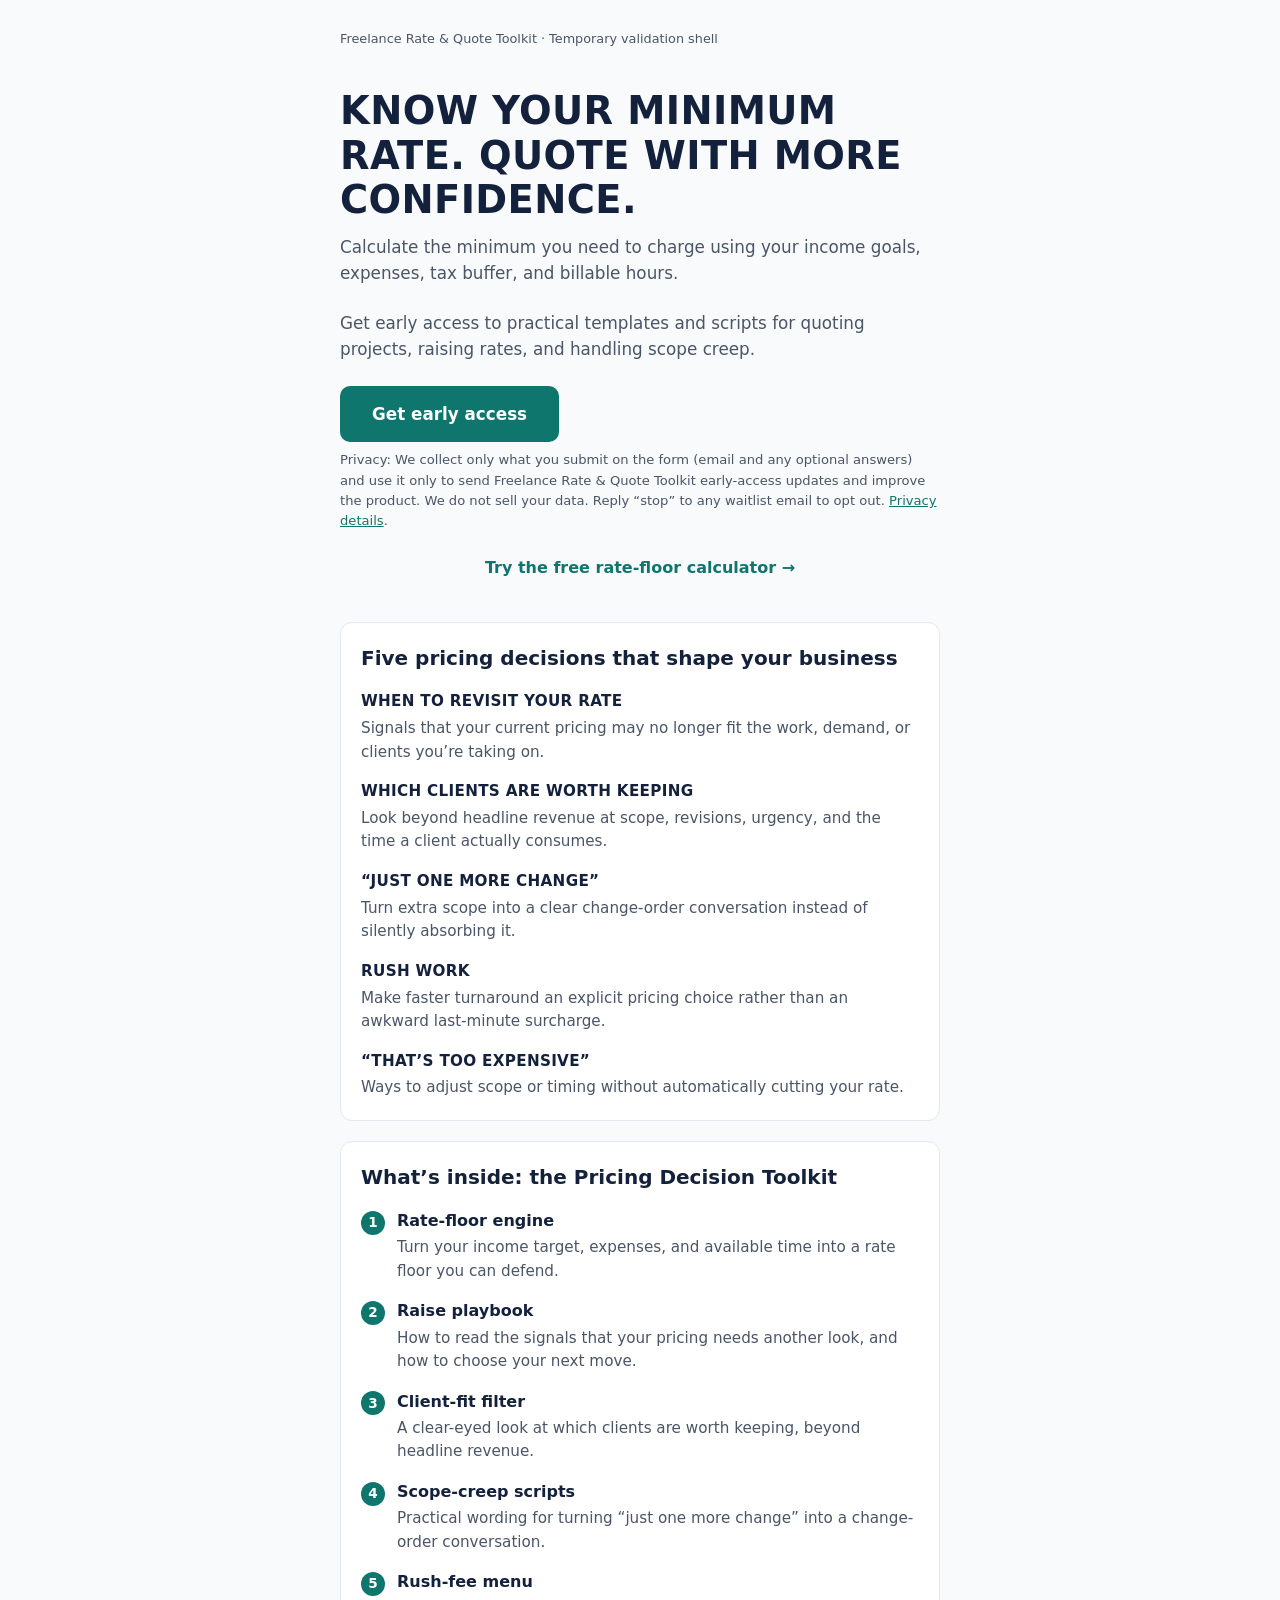
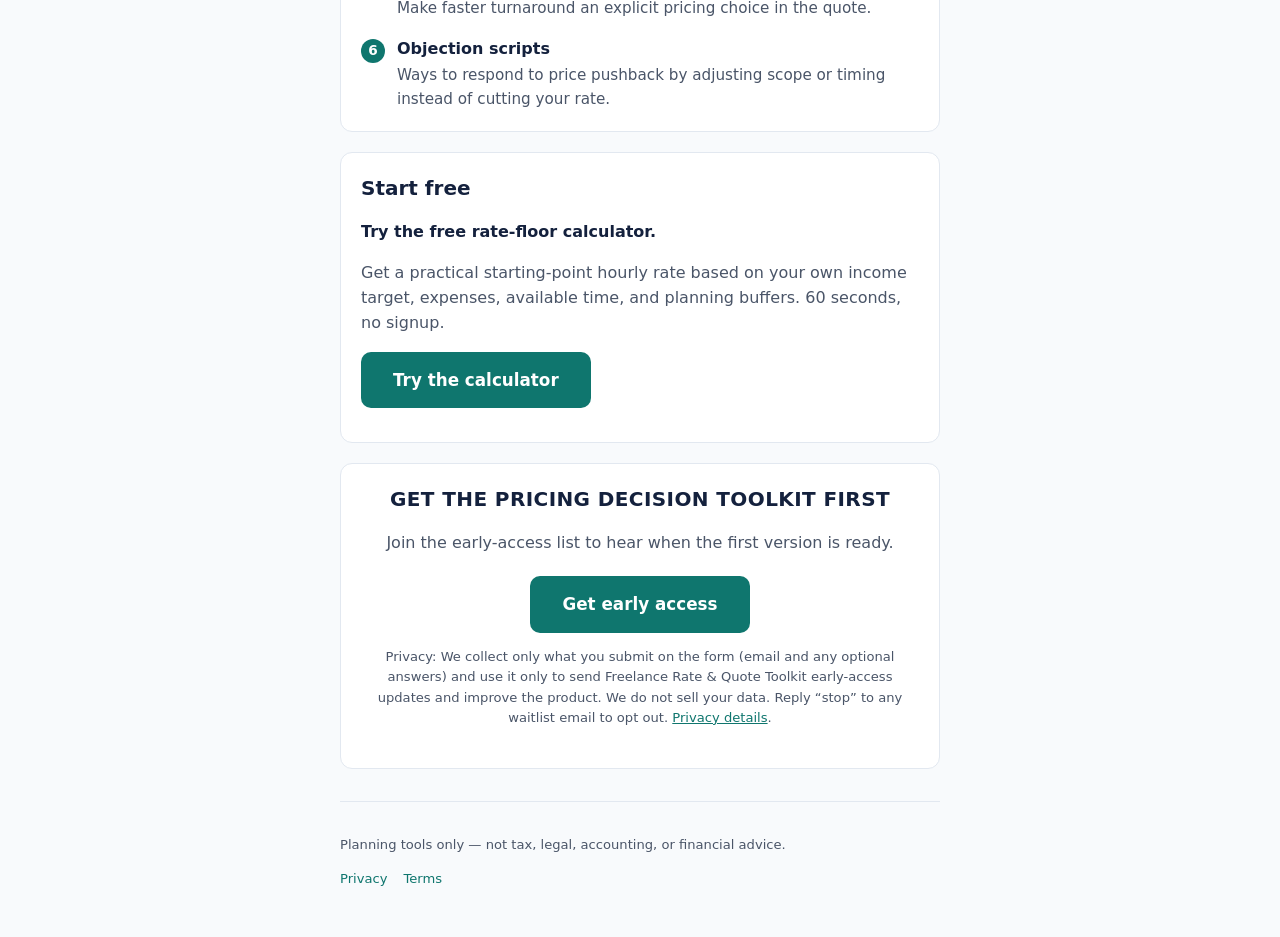
==== commit d1e8c83d: "Pre-Day-1 headline: Know your minimum rate. Quote with more confidence." ====
--- a/index.html
+++ b/index.html
@@ -3,7 +3,7 @@
 <head>
   <meta charset="utf-8" />
   <meta name="viewport" content="width=device-width, initial-scale=1" />
-  <title>Freelance Rate &amp; Quote Toolkit — Stop guessing what to charge</title>
+  <title>Freelance Rate &amp; Quote Toolkit — Know your minimum rate</title>
   <meta name="description" content="A pricing decision toolkit for freelancers. Know your rate floor, recognize when your pricing needs another look, and get practical wording for scope creep, rush jobs, and price objections." />
   <style>
     :root { --ink:#14213d; --muted:#4a5568; --line:#e2e8f0; --bg:#f8fafc; --card:#fff; --accent:#0f766e; --accent-dark:#0c5f59; }
@@ -49,8 +49,9 @@
   <main>
     <p class="shell">Freelance Rate &amp; Quote Toolkit &middot; Temporary validation shell</p>
     <div class="hero">
-      <h1>Stop guessing what to charge.</h1>
-      <p class="sub">Know your rate floor, recognize when your pricing needs another look, and get practical wording for scope creep, rush jobs, and price objections.</p>
+      <h1>Know your minimum rate. Quote with more confidence.</h1>
+      <p class="sub">Calculate the minimum you need to charge using your income goals, expenses, tax buffer, and billable hours.</p>
+<p class="sub">Get early access to practical templates and scripts for quoting projects, raising rates, and handling scope creep.</p>
       <a class="btn" href="https://forms.gle/4DkwoLNyhobYwqoF9">Get early access</a>
       <p class="privacy-note">Privacy: We collect only what you submit on the form (email and any optional answers) and use it only to send Freelance Rate &amp; Quote Toolkit early-access updates and improve the product. We do not sell your data. Reply &ldquo;stop&rdquo; to any waitlist email to opt out. <a href="privacy.html">Privacy details</a>.</p>
       <a class="alt-link" href="calculator.html">Try the free rate-floor calculator &rarr;</a>
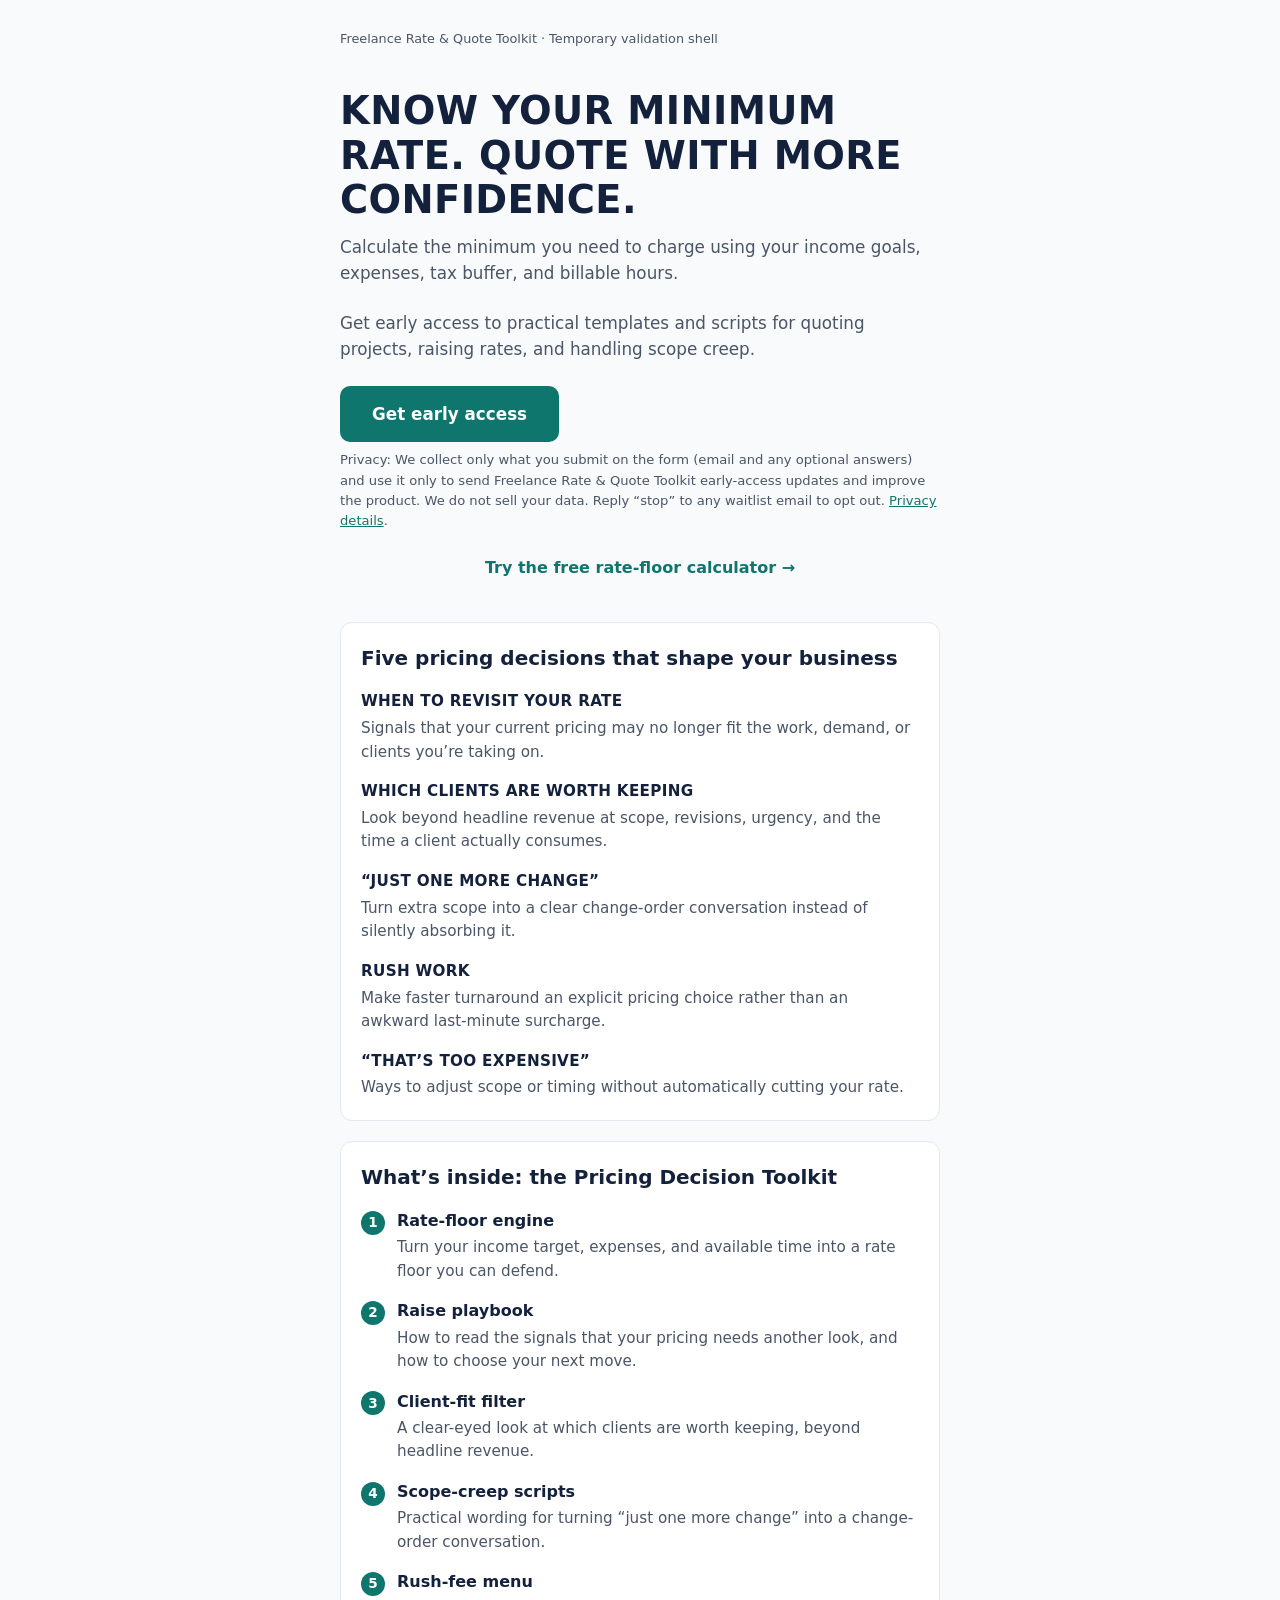
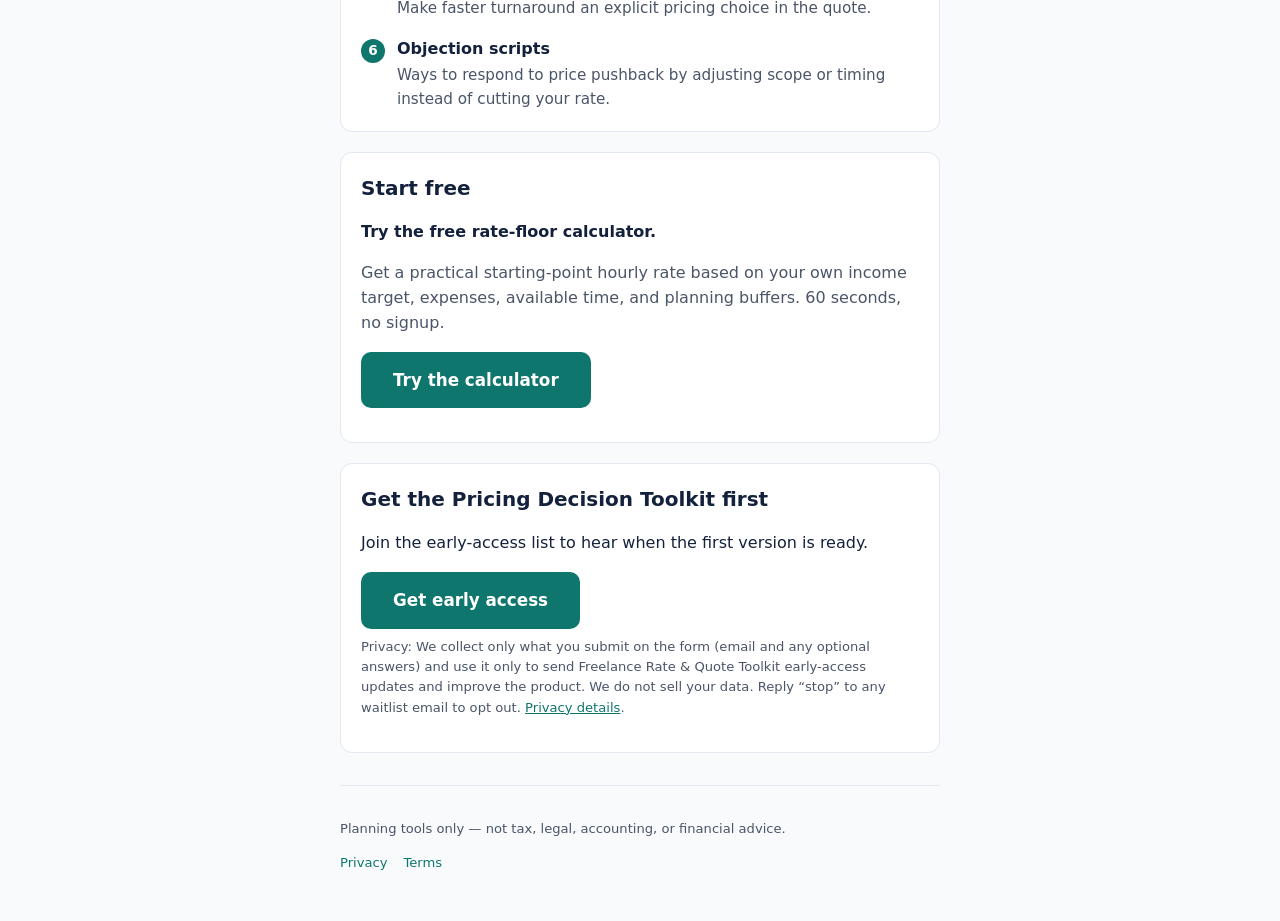
==== commit 358682a2: "Update index.html" ====
--- a/index.html
+++ b/index.html
@@ -4,7 +4,7 @@
   <meta charset="utf-8" />
   <meta name="viewport" content="width=device-width, initial-scale=1" />
   <title>Freelance Rate &amp; Quote Toolkit — Know your minimum rate</title>
-  <meta name="description" content="A pricing decision toolkit for freelancers. Know your rate floor, recognize when your pricing needs another look, and get practical wording for scope creep, rush jobs, and price objections." />
+  <meta name="description" content="Free freelance rate calculator: find your minimum rate using income goals, expenses, tax buffer, and billable hours. Quote projects with more confidence." />
   <style>
     :root { --ink:#14213d; --muted:#4a5568; --line:#e2e8f0; --bg:#f8fafc; --card:#fff; --accent:#0f766e; --accent-dark:#0c5f59; }
     * { box-sizing: border-box; }
@@ -81,7 +81,7 @@
       <p style="color:var(--muted)">Get a practical starting-point hourly rate based on your own income target, expenses, available time, and planning buffers. 60 seconds, no signup.</p>
       <a class="btn" href="calculator.html">Try the calculator</a>
     </section>
-    <section class="card cta-block" aria-label="Early access">
+    <section class="card" aria-label="Early access">
       <h2>Get the Pricing Decision Toolkit first</h2>
       <p>Join the early-access list to hear when the first version is ready.</p>
       <a class="btn" href="https://forms.gle/4DkwoLNyhobYwqoF9">Get early access</a>
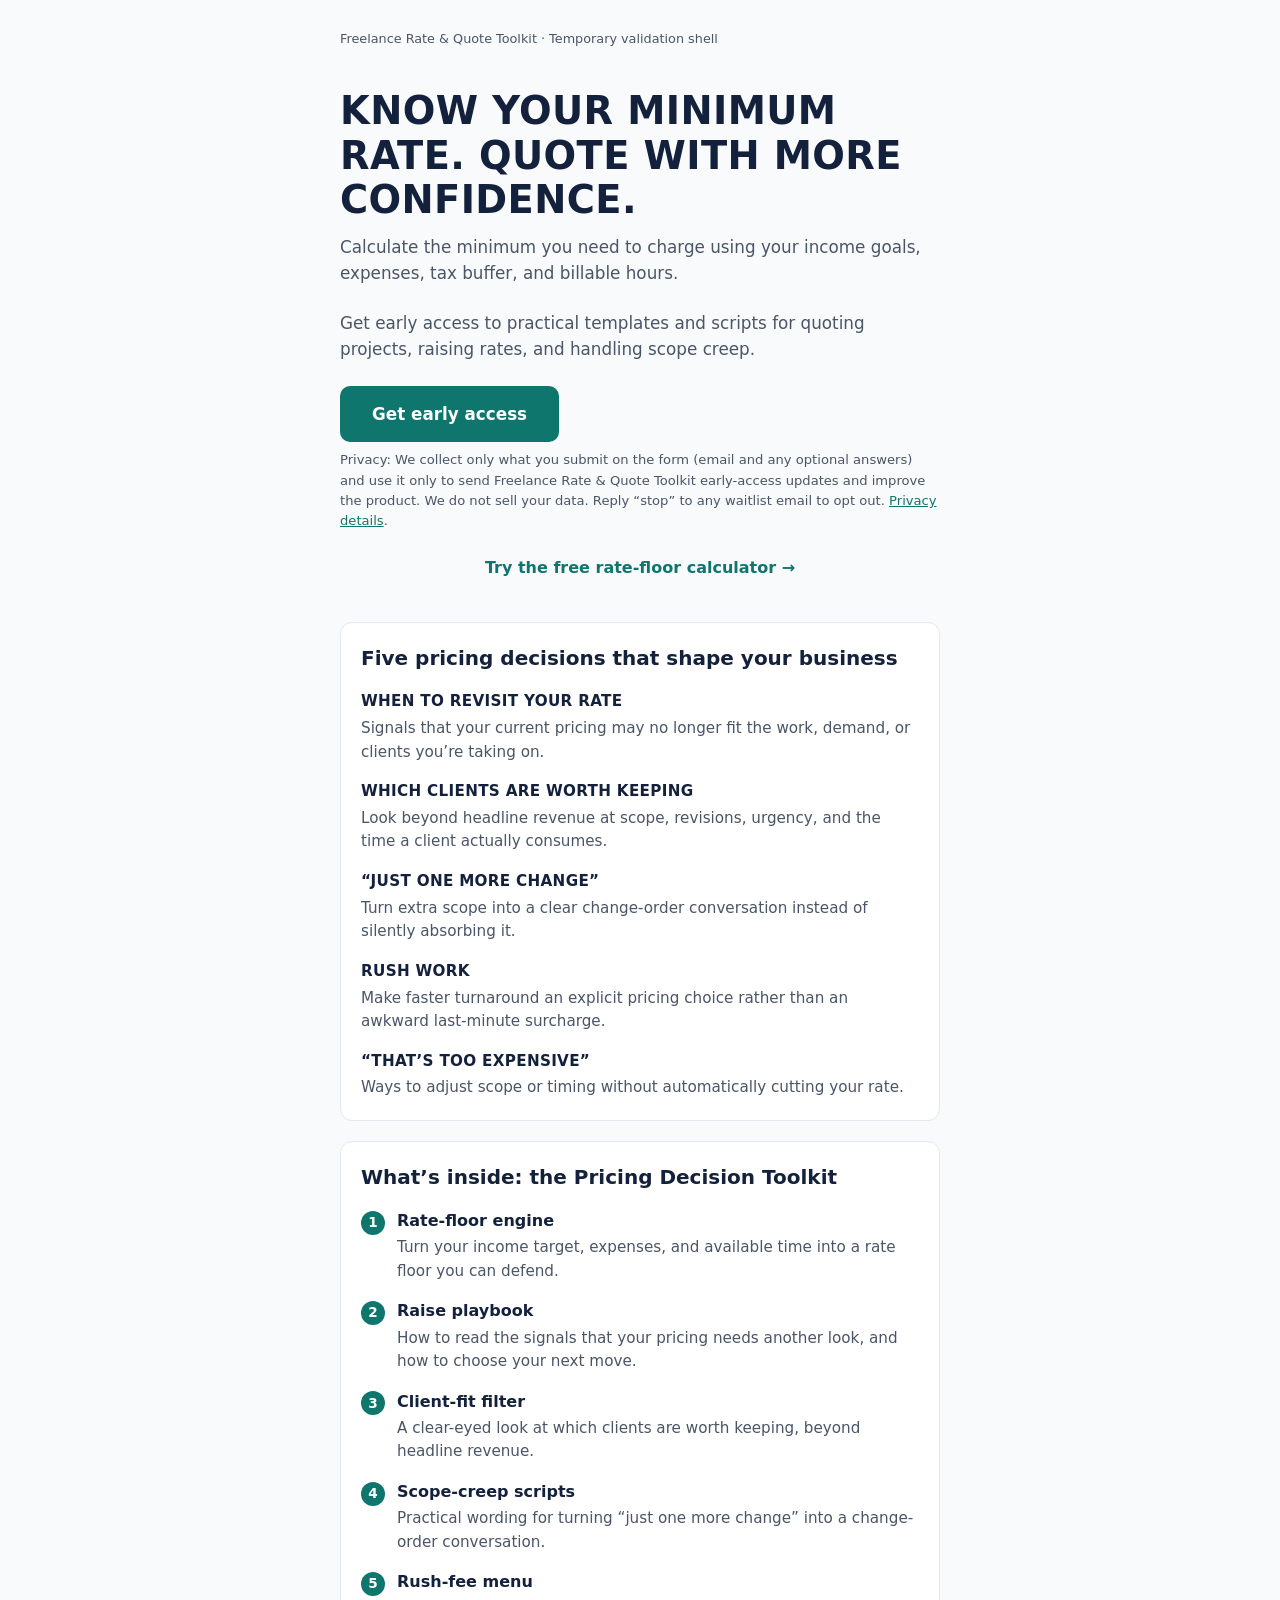
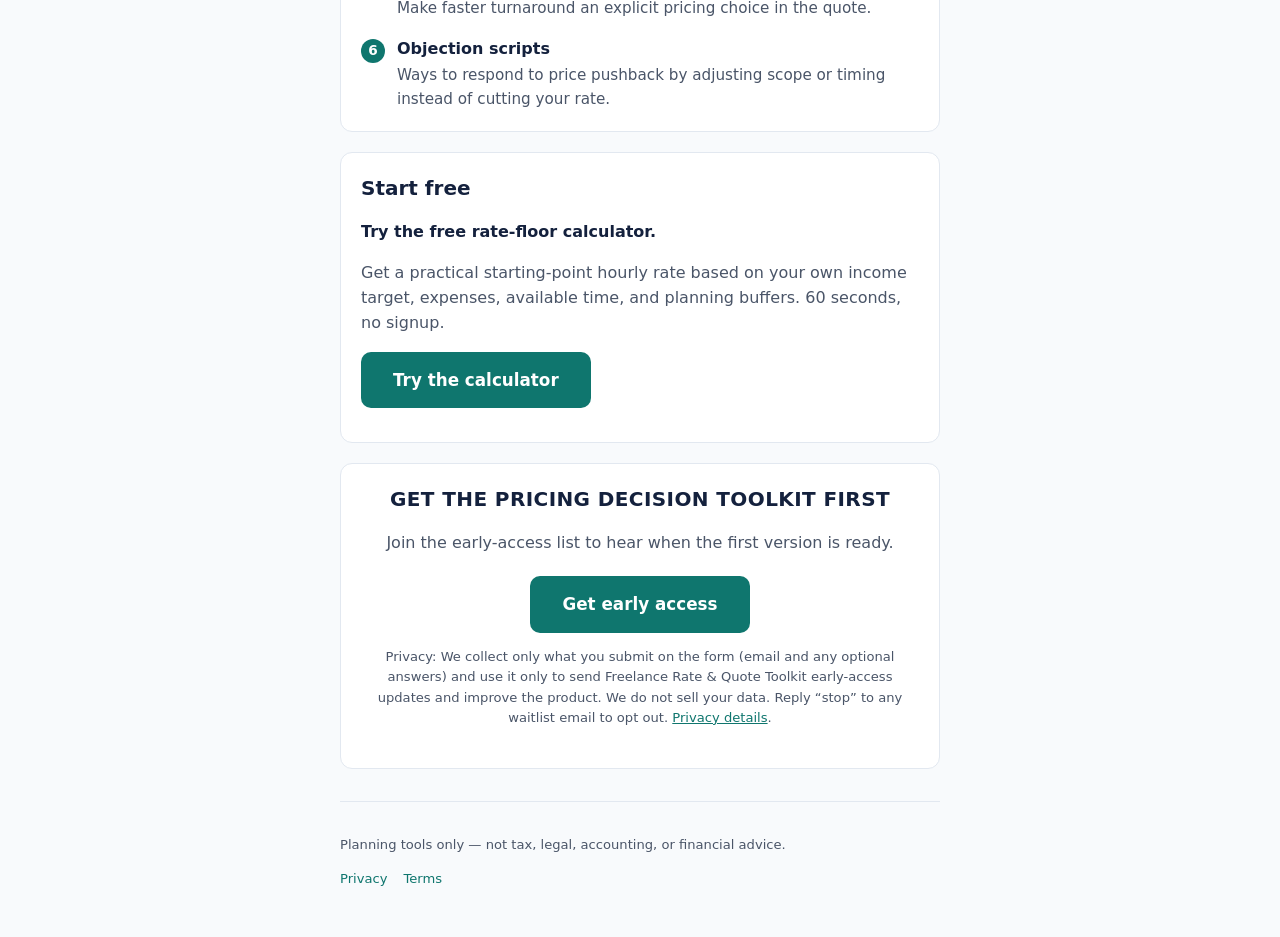
==== commit 7fb8f2de: "Pre-Day-1 meta description update" ====
--- a/index.html
+++ b/index.html
@@ -81,7 +81,7 @@
       <p style="color:var(--muted)">Get a practical starting-point hourly rate based on your own income target, expenses, available time, and planning buffers. 60 seconds, no signup.</p>
       <a class="btn" href="calculator.html">Try the calculator</a>
     </section>
-    <section class="card" aria-label="Early access">
+    <section class="card cta-block" aria-label="Early access">
       <h2>Get the Pricing Decision Toolkit first</h2>
       <p>Join the early-access list to hear when the first version is ready.</p>
       <a class="btn" href="https://forms.gle/4DkwoLNyhobYwqoF9">Get early access</a>
